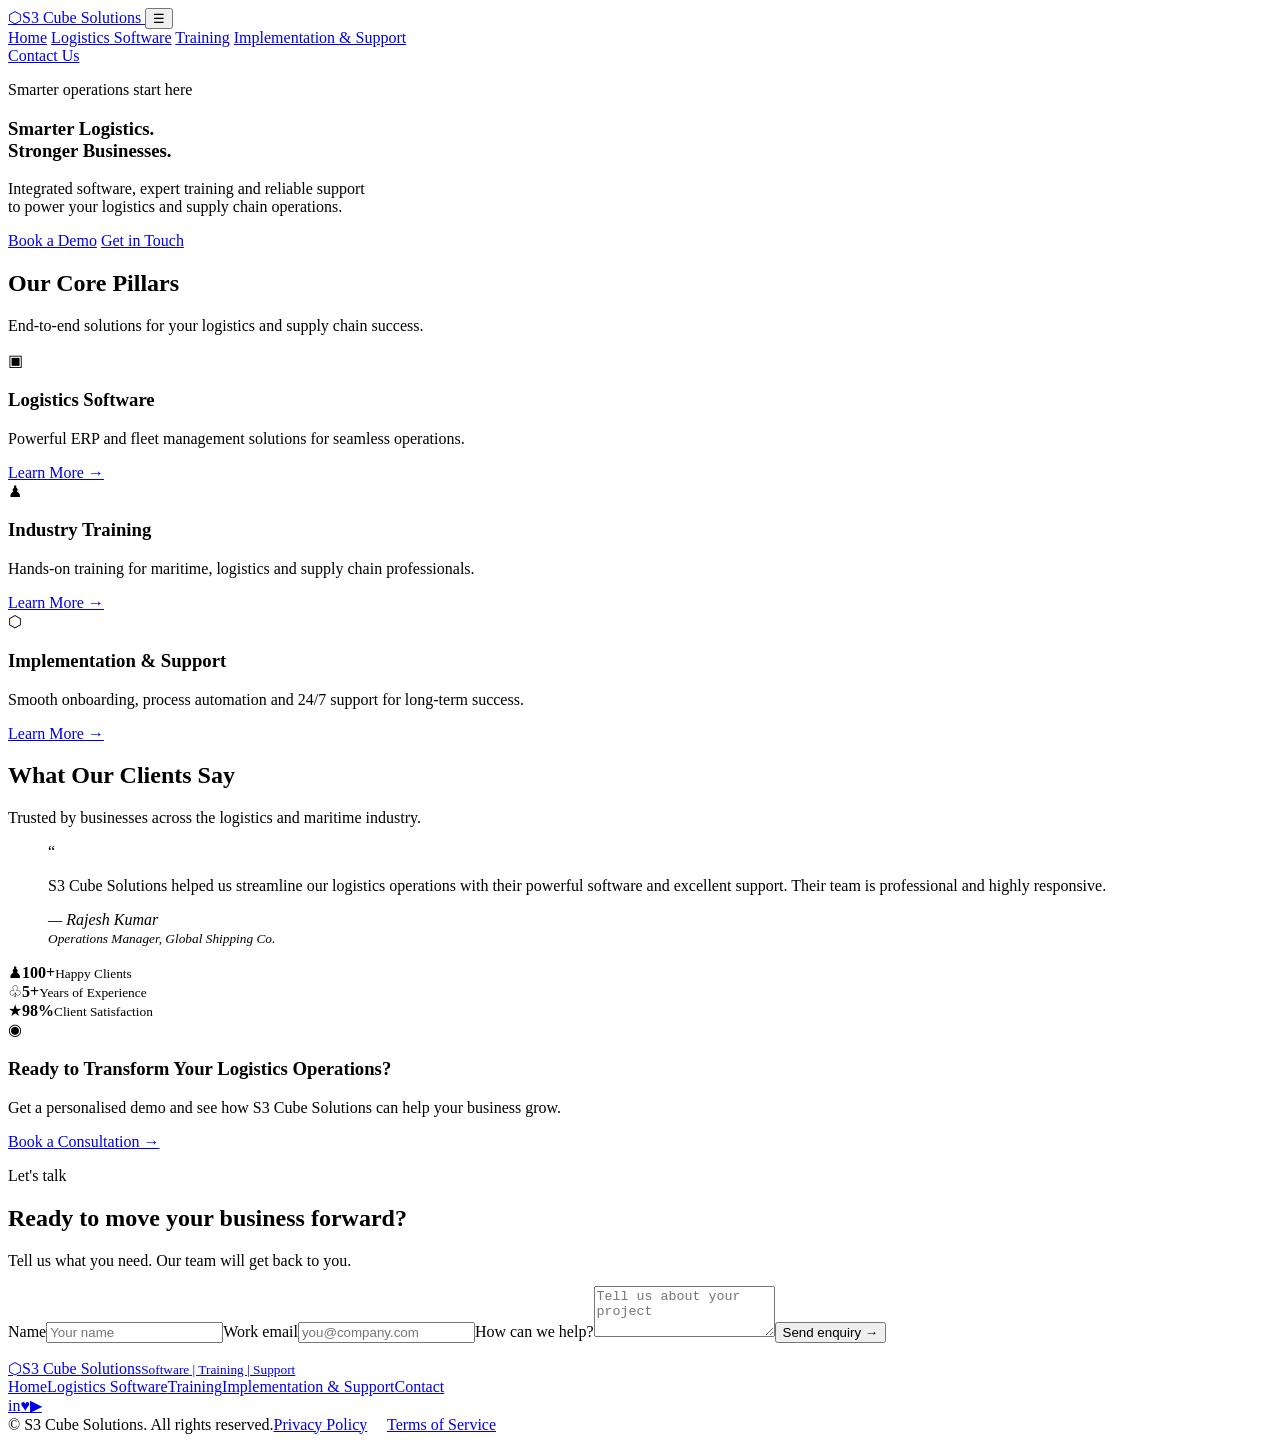
==== logistics-software.html @ 14521021 "Add files via upload" ====
<!DOCTYPE html>
<html lang="en">
<head>
  <meta charset="UTF-8" />
  <meta name="viewport" content="width=device-width, initial-scale=1.0" />
  <meta name="description" content="S3 Cube Solutions — logistics software, industry training, and implementation support." />
  <title>S3 Cube Solutions | Smarter Logistics</title>
  <link rel="stylesheet" href="css/styles.css" />
</head>
<body>
  <header class="site-header">
    <div class="container nav-wrap">
      <a class="brand" href="index.html" aria-label="S3 Cube Solutions home">
        <span class="brand-mark">⬡</span><span>S3 Cube Solutions</span>
      </a>
      <button class="menu-toggle" aria-label="Toggle navigation" aria-expanded="false">☰</button>
      <nav class="main-nav" aria-label="Main navigation">
        <a href="index.html" data-page="home">Home</a>
        <a href="logistics-software.html" data-page="logistics">Logistics Software</a>
        <a href="training.html" data-page="training">Training</a>
        <a href="support.html" data-page="support">Implementation &amp; Support</a>
      </nav>
      <a class="button button-dark nav-cta" href="#contact">Contact Us</a>
    </div>
  </header>

  <main>
    <!-- HOME PAGE -->
    <section class="page-section" id="home" data-page-section="home">
      <section class="hero hero-home">
        <div class="container hero-content">
          <p class="eyebrow">Smarter operations start here</p>
          <h1>Smarter <span>Logistics.</span><br />Stronger <span>Businesses.</span></h1>
          <p>Integrated software, expert training and reliable support<br class="desktop-only" /> to power your logistics and supply chain operations.</p>
          <div class="hero-actions">
            <a class="button button-primary" href="#contact">Book a Demo</a>
            <a class="button button-outline" href="#contact">Get in Touch</a>
          </div>
        </div>
      </section>
      <section class="section container">
        <div class="section-heading">
          <h2>Our Core Pillars</h2><p>End-to-end solutions for your logistics and supply chain success.</p>
        </div>
        <div class="feature-grid three">
          <article class="feature-card"><span class="icon-bubble">▣</span><div><h3>Logistics Software</h3><p>Powerful ERP and fleet management solutions for seamless operations.</p><a href="logistics-software.html" class="text-link">Learn More →</a></div></article>
          <article class="feature-card"><span class="icon-bubble">♟</span><div><h3>Industry Training</h3><p>Hands-on training for maritime, logistics and supply chain professionals.</p><a href="training.html" class="text-link">Learn More →</a></div></article>
          <article class="feature-card"><span class="icon-bubble">⬡</span><div><h3>Implementation &amp; Support</h3><p>Smooth onboarding, process automation and 24/7 support for long-term success.</p><a href="support.html" class="text-link">Learn More →</a></div></article>
        </div>
      </section>
      <section class="section container testimonial-section">
        <div class="section-heading"><h2>What Our Clients Say</h2><p>Trusted by businesses across the logistics and maritime industry.</p></div>
        <div class="testimonial-layout">
          <blockquote class="quote-card"><span class="quote-mark">“</span><p>S3 Cube Solutions helped us streamline our logistics operations with their powerful software and excellent support. Their team is professional and highly responsive.</p><cite>— Rajesh Kumar<br /><small>Operations Manager, Global Shipping Co.</small></cite></blockquote>
          <div class="stats-grid"><div class="stat"><span class="stat-icon">♟</span><strong>100+</strong><small>Happy Clients</small></div><div class="stat"><span class="stat-icon">♧</span><strong>5+</strong><small>Years of Experience</small></div><div class="stat"><span class="stat-icon">★</span><strong>98%</strong><small>Client Satisfaction</small></div></div>
        </div>
      </section>
      <section class="cta-band"><div class="container cta-inner"><span class="cta-icon">◉</span><div><h3>Ready to Transform Your Logistics Operations?</h3><p>Get a personalised demo and see how S3 Cube Solutions can help your business grow.</p></div><a class="button button-primary" href="#contact">Book a Consultation →</a></div></section>
    </section>

    <!-- LOGISTICS SOFTWARE PAGE -->
    <section class="page-section" id="logistics" data-page-section="logistics" hidden>
      <section class="hero hero-logistics"><div class="container hero-content"><h1>Logistics Software</h1><p>Powerful ERP and intelligent logistics solutions to manage<br class="desktop-only" /> your entire supply chain — from port to customer.</p></div></section>
      <section class="section container"><div class="section-heading"><h2>Key Features</h2><p>Everything you need to manage your logistics operations efficiently.</p></div>
        <div class="feature-grid three">
          <article class="feature-card"><span class="icon-bubble">▤</span><div><h3>ERP System</h3><p>Centralised platform to manage operations, inventory, finance and more.</p></div></article>
          <article class="feature-card"><span class="icon-bubble">⌕</span><div><h3>Shipment Tracking</h3><p>Real-time tracking and visibility across the supply chain.</p></div></article>
          <article class="feature-card"><span class="icon-bubble">▰</span><div><h3>Fleet Management</h3><p>Optimise your fleet with live tracking, route planning and performance reports.</p></div></article>
          <article class="feature-card"><span class="icon-bubble">⌂</span><div><h3>Warehouse Management</h3><p>Efficient inventory and warehouse operations management.</p></div></article>
          <article class="feature-card"><span class="icon-bubble">▥</span><div><h3>Analytics &amp; Reports</h3><p>Data-driven insights for better decisions and growth.</p></div></article>
        </div>
        <div class="split-panel logistics-panel"><div class="panel-image logistics-image" role="img" aria-label="Cargo ship and truck at a port"></div><div class="panel-copy"><h3>Built for Efficiency. Designed for Growth.</h3><p>Our logistics software helps you reduce operational costs, improve visibility and keep your business moving forward.</p><ul class="check-list"><li>Scalable and flexible</li><li>Secure and reliable</li><li>Easy to integrate with existing systems</li></ul><a class="button button-primary" href="#contact">Request a Demo →</a></div></div>
      </section>
    </section>

    <!-- TRAINING PAGE -->
    <section class="page-section" id="training" data-page-section="training" hidden>
      <section class="hero hero-training"><div class="container hero-content"><h1>Industry Training</h1><h2 class="hero-subtitle">Build skills. Gain confidence. Advance your career.</h2><p>We provide hands-on training for maritime, logistics and supply chain<br class="desktop-only" /> professionals with real-world scenarios and industry-relevant certifications.</p></div></section>
      <section class="section container"><div class="section-heading"><h2>Our Training Solutions</h2><p>Practical learning. Industry-focused. Career-ready.</p></div>
        <div class="feature-grid two">
          <article class="feature-card"><span class="icon-bubble">▤</span><div><h3>Software Training</h3><p>Learn industry-leading software tools with hands-on practice.</p></div></article>
          <article class="feature-card"><span class="icon-bubble">♟</span><div><h3>Maritime &amp; Logistics Workflows</h3><p>Understand real-world workflows and operations.</p></div></article>
          <article class="feature-card"><span class="icon-bubble">♜</span><div><h3>Certifications</h3><p>Get certified and boost your professional credibility.</p></div></article>
          <article class="feature-card"><span class="icon-bubble">▧</span><div><h3>Simulation Workshops</h3><p>Experience real scenarios with interactive simulations.</p></div></article>
        </div>
        <div class="training-banner"><div><h3>Learn Today. Lead Tomorrow.</h3><p>Our training programs are designed to bridge the skills gap and prepare you for the future of logistics and maritime industries.</p><a class="button button-primary" href="#contact">View Courses →</a></div></div>
      </section>
    </section>

    <!-- SUPPORT PAGE -->
    <section class="page-section" id="support" data-page-section="support" hidden>
      <section class="hero hero-support"><div class="container hero-content"><h1>Implementation &amp; Support</h1><h2 class="hero-subtitle">From onboarding to ongoing support — we're with you every step of the way.</h2><p>We ensure a smooth implementation, automate your processes,<br class="desktop-only" /> migrate your data and provide 24/7 support for uninterrupted operations.</p></div></section>
      <section class="section container"><div class="section-heading"><h2>Our Services</h2><p>Comprehensive support for a seamless experience.</p></div>
        <div class="feature-grid three">
          <article class="feature-card"><span class="icon-bubble">♟</span><div><h3>Onboarding</h3><p>Quick and smooth setup for your team and operations.</p></div></article>
          <article class="feature-card"><span class="icon-bubble">⚙</span><div><h3>Process Automation</h3><p>Automate workflows and improve efficiency.</p></div></article>
          <article class="feature-card"><span class="icon-bubble">▣</span><div><h3>Data Migration</h3><p>Secure and accurate migration of your existing data.</p></div></article>
          <article class="feature-card"><span class="icon-bubble">◉</span><div><h3>24/7 Support</h3><p>Round-the-clock help whenever you need it.</p></div></article>
          <article class="feature-card"><span class="icon-bubble">⬟</span><div><h3>SLA</h3><p>Guaranteed service levels for your peace of mind.</p></div></article>
        </div>
        <div class="priority-banner"><span class="cta-icon">◉</span><div><h3>Your Success Is Our Priority</h3><p>We don't just implement software — we build long-term partnerships.</p><a class="button button-primary" href="#contact">Get Support →</a></div><span class="decor-cubes">◇ ◇<br />◇ ◇</span></div>
      </section>
    </section>

    <section class="contact-section" id="contact"><div class="container contact-grid"><div><p class="eyebrow">Let's talk</p><h2>Ready to move your business forward?</h2><p>Tell us what you need. Our team will get back to you.</p></div><form id="contact-form"><label for="name">Name</label><input id="name" name="name" required placeholder="Your name" /><label for="email">Work email</label><input id="email" name="email" type="email" required placeholder="you@company.com" /><label for="message">How can we help?</label><textarea id="message" name="message" rows="3" required placeholder="Tell us about your project"></textarea><button class="button button-primary" type="submit">Send enquiry →</button><p class="form-status" aria-live="polite"></p></form></div></section>
  </main>

  <footer class="site-footer"><div class="container footer-main"><a class="brand brand-footer" href="index.html"><span class="brand-mark">⬡</span><span>S3 Cube Solutions<small>Software | Training | Support</small></span></a><nav class="footer-nav"><a href="index.html">Home</a><a href="logistics-software.html">Logistics Software</a><a href="training.html">Training</a><a href="support.html">Implementation &amp; Support</a><a href="#contact">Contact</a></nav><div class="social-links"><a href="#contact" aria-label="LinkedIn">in</a><a href="#contact" aria-label="Twitter">♥</a><a href="#contact" aria-label="YouTube">▶</a></div></div><div class="container footer-bottom"><span>© <span id="year"></span> S3 Cube Solutions. All rights reserved.</span><span><a href="#contact">Privacy Policy</a>　 <a href="#contact">Terms of Service</a></span></div></footer>
  <script src="js/script.js"></script>
</body>
</html>
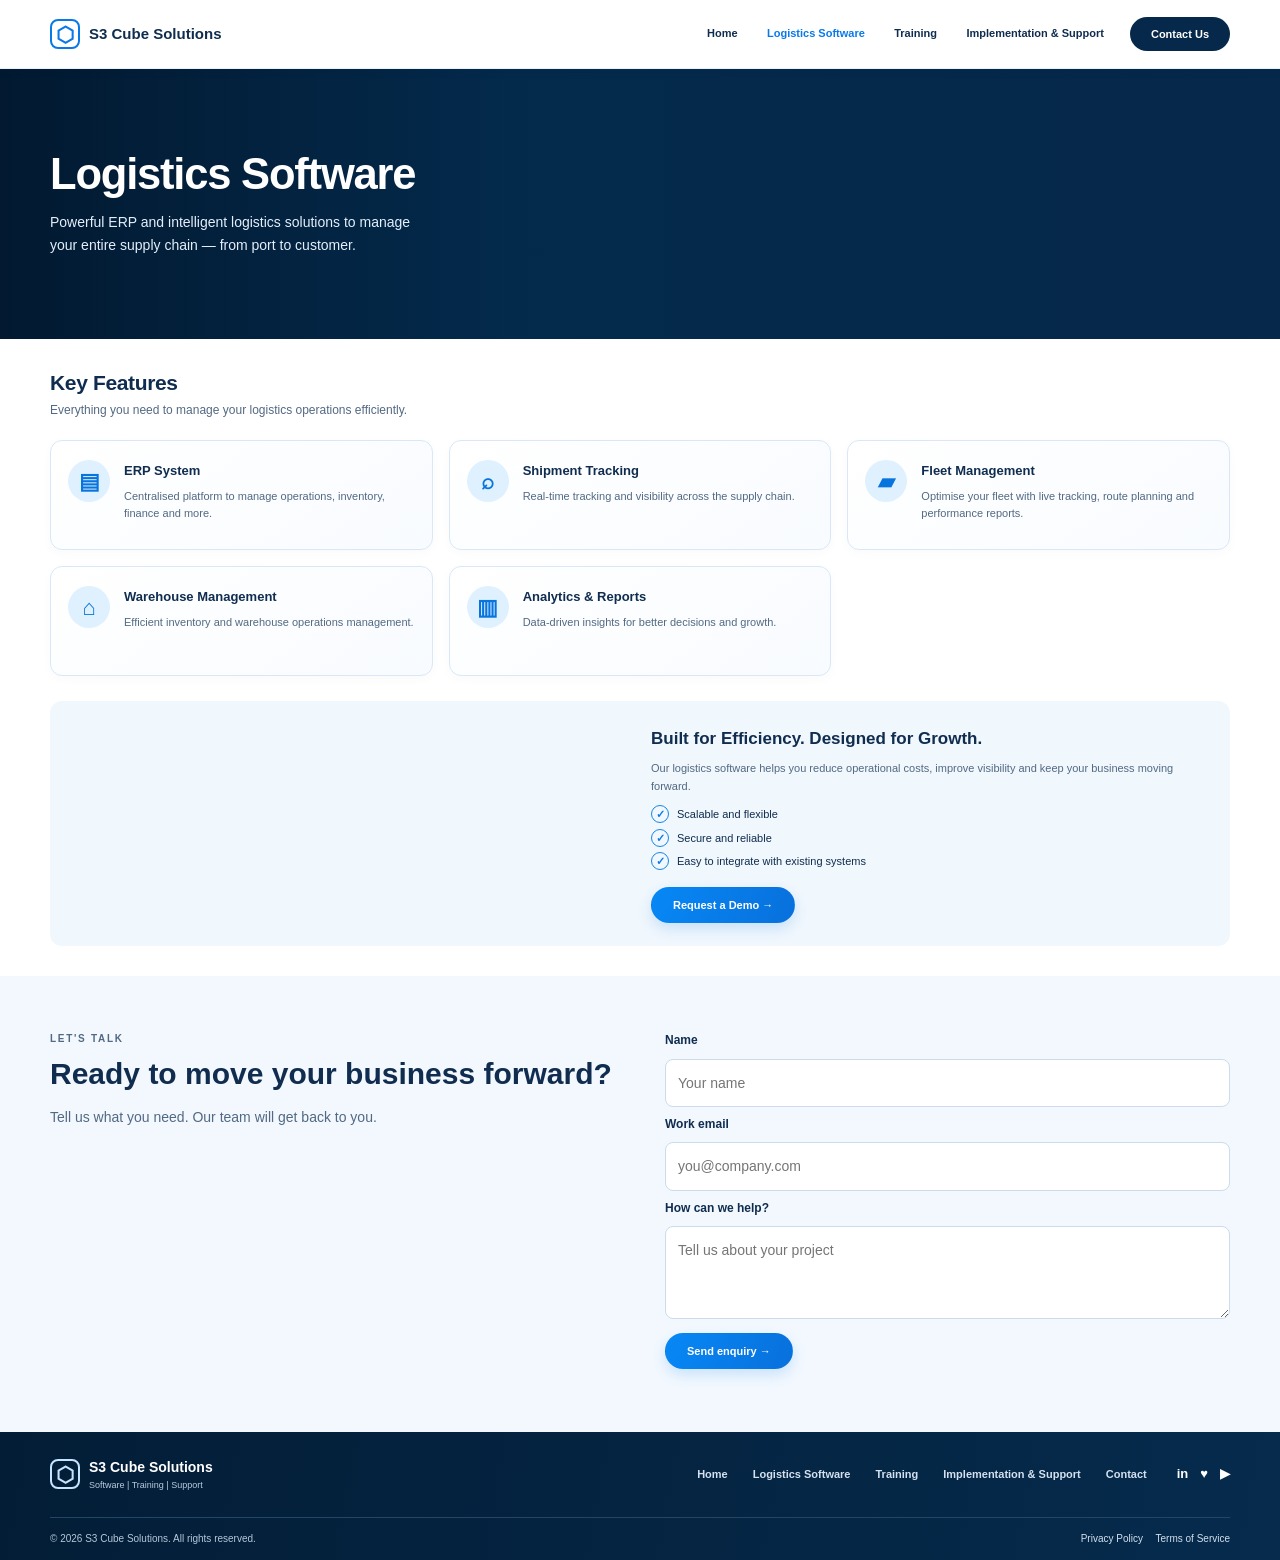
==== commit c2278cc6: "Update logistics-software.html" ====
--- a/logistics-software.html
+++ b/logistics-software.html
@@ -5,7 +5,7 @@
   <meta name="viewport" content="width=device-width, initial-scale=1.0" />
   <meta name="description" content="S3 Cube Solutions — logistics software, industry training, and implementation support." />
   <title>S3 Cube Solutions | Smarter Logistics</title>
-  <link rel="stylesheet" href="css/styles.css" />
+  <link rel="stylesheet" href="styles.css" />
 </head>
 <body>
   <header class="site-header">
@@ -106,6 +106,6 @@
   </main>
 
   <footer class="site-footer"><div class="container footer-main"><a class="brand brand-footer" href="index.html"><span class="brand-mark">⬡</span><span>S3 Cube Solutions<small>Software | Training | Support</small></span></a><nav class="footer-nav"><a href="index.html">Home</a><a href="logistics-software.html">Logistics Software</a><a href="training.html">Training</a><a href="support.html">Implementation &amp; Support</a><a href="#contact">Contact</a></nav><div class="social-links"><a href="#contact" aria-label="LinkedIn">in</a><a href="#contact" aria-label="Twitter">♥</a><a href="#contact" aria-label="YouTube">▶</a></div></div><div class="container footer-bottom"><span>© <span id="year"></span> S3 Cube Solutions. All rights reserved.</span><span><a href="#contact">Privacy Policy</a>　 <a href="#contact">Terms of Service</a></span></div></footer>
-  <script src="js/script.js"></script>
+  <script src="script.js"></script>
 </body>
 </html>
--- a/styles.css
+++ b/styles.css
@@ -0,0 +1,5 @@
+@import url('https://fonts.googleapis.com/css2?family=Inter:wght@400;500;600;700;800&display=swap');
+:root{--navy:#06284a;--navy-2:#031c35;--blue:#0879e8;--sky:#42b7f5;--ink:#102d50;--muted:#526983;--line:#d8e8f8;--pale:#f2f8fe;--white:#fff;--shadow:0 8px 24px rgba(3,37,70,.08)}
+*{box-sizing:border-box}html{scroll-behavior:smooth}body{margin:0;font-family:Inter,Arial,sans-serif;color:var(--ink);background:#fff;font-size:14px;line-height:1.6}a{color:inherit;text-decoration:none}.container{width:min(1180px,calc(100% - 48px));margin-inline:auto}.site-header{position:sticky;top:0;z-index:20;background:rgba(255,255,255,.97);border-bottom:1px solid #e8f0f8;box-shadow:0 2px 12px rgba(5,36,67,.04)}.nav-wrap{min-height:68px;display:flex;align-items:center;gap:26px}.brand{display:flex;align-items:center;gap:9px;font-weight:800;font-size:15px;white-space:nowrap}.brand-mark{display:grid;place-items:center;color:#0879e8;border:2px solid #0879e8;border-radius:8px;width:30px;height:30px;font-size:21px;line-height:1}.main-nav{display:flex;align-items:center;justify-content:center;gap:clamp(12px,2.3vw,32px);margin-left:auto}.main-nav a,.footer-nav a{font-size:11px;font-weight:600;transition:color .2s}.main-nav a:hover,.main-nav a.active,.footer-nav a:hover{color:var(--blue)}.button{display:inline-flex;align-items:center;justify-content:center;gap:8px;border-radius:999px;padding:11px 21px;font:700 11px Inter,Arial,sans-serif;border:1px solid transparent;cursor:pointer;transition:transform .2s,background .2s}.button:hover{transform:translateY(-2px)}.button-primary{background:linear-gradient(110deg,#0788f5,#0870dc);color:#fff;box-shadow:0 6px 14px #0879e82a}.button-dark{background:var(--navy);color:#fff;padding:10px 20px}.button-outline{border-color:#fff;color:#fff;background:transparent}.menu-toggle{display:none;border:0;background:none;font-size:24px;color:var(--navy);margin-left:auto}.hero{position:relative;isolation:isolate;overflow:hidden;background-color:var(--navy);background-size:cover;background-position:center;min-height:280px;display:flex;align-items:center;color:#fff}.hero:before{content:"";position:absolute;inset:0;z-index:-1;background:linear-gradient(90deg,rgba(2,25,48,.97) 0%,rgba(3,42,76,.88) 40%,rgba(3,42,76,.05) 100%)}.hero-home{min-height:365px;background-image:url('https://images.unsplash.com/photo-1578575437130-527eepb9c8a5?auto=format&fit=crop&w=1800&q=85')}.hero-logistics{min-height:270px;background-image:url('https://images.unsplash.com/photo-1494412519320-aa613dfb7738?auto=format&fit=crop&w=1800&q=85')}.hero-training{min-height:265px;background-image:url('https://images.unsplash.com/photo-1521737711867-e3b97375f902?auto=format&fit=crop&w=1800&q=85')}.hero-support{min-height:265px;background-image:url('https://images.unsplash.com/photo-1551836022-d5d88e9218df?auto=format&fit=crop&w=1800&q=85')}.hero-content{padding-block:45px}.eyebrow{text-transform:uppercase;letter-spacing:1.7px;font-size:10px;font-weight:800;color:#80d0ff;margin:0 0 9px}.hero .eyebrow{display:none}.hero h1{font-size:clamp(30px,3.4vw,48px);line-height:1.12;letter-spacing:-1.2px;margin:0 0 12px;font-weight:800}.hero-home h1 span{color:#4abaff}.hero p{max-width:570px;margin:0;color:#e4effb;font-size:14px;line-height:1.7}.hero-actions{display:flex;gap:12px;margin-top:24px}.hero-subtitle{font-size:19px;line-height:1.4;margin:0 0 9px;font-weight:600}.hero-subtitle+h1{margin-bottom:8px}.section{padding-block:30px}.section-heading{margin-bottom:20px}.section-heading h2{font-size:21px;line-height:1.3;margin:0 0 5px;letter-spacing:-.35px}.section-heading p{font-size:12px;color:var(--muted);margin:0}.feature-grid{display:grid;gap:16px}.feature-grid.three{grid-template-columns:repeat(3,minmax(0,1fr))}.feature-grid.two{grid-template-columns:repeat(2,minmax(0,1fr))}.feature-card{display:flex;align-items:flex-start;gap:14px;min-height:110px;padding:19px 17px;border:1px solid var(--line);border-radius:12px;background:linear-gradient(145deg,#fff,#f8fbff);box-shadow:0 3px 12px rgba(3,45,86,.025);transition:transform .2s,box-shadow .2s}.feature-card:hover{transform:translateY(-3px);box-shadow:var(--shadow)}.icon-bubble{flex:0 0 42px;height:42px;display:grid;place-items:center;background:#dff0ff;color:#0875df;border-radius:50%;font-size:22px;font-weight:800}.feature-card h3{font-size:13px;margin:2px 0 7px;line-height:1.4}.feature-card p{font-size:11px;line-height:1.6;color:var(--muted);margin:0}.text-link{display:inline-block;margin-top:9px;color:#0875df;font-size:11px;font-weight:700}.testimonial-section{padding-top:6px;padding-bottom:35px}.testimonial-layout{display:grid;grid-template-columns:minmax(280px,1fr) 1.4fr;gap:25px;align-items:center}.quote-card{margin:0;background:var(--pale);border-radius:12px;padding:20px 24px;border:1px solid #e4effb}.quote-mark{font-size:40px;line-height:.8;color:#40b8fa;font-weight:800}.quote-card p{font-size:12px;color:#294764;margin:4px 0 13px}.quote-card cite{font-style:normal;font-size:11px;font-weight:700}.quote-card small{font-weight:400;color:var(--muted)}.stats-grid{display:grid;grid-template-columns:repeat(3,1fr)}.stat{display:grid;grid-template-columns:35px 1fr;column-gap:9px;align-items:center;padding:8px 14px;border-right:1px solid #e1ebf5}.stat:last-child{border-right:0}.stat-icon{grid-row:span 2;display:grid;place-items:center;width:34px;height:34px;border-radius:50%;background:#eaf5ff;color:#0879e8;font-size:19px}.stat strong{font-size:18px;line-height:1.3}.stat small{font-size:10px;color:var(--muted)}.cta-band{background:linear-gradient(105deg,#07518b,#06325d);color:#fff;padding:24px 0}.cta-inner{display:flex;align-items:center;gap:20px}.cta-icon{display:grid;place-items:center;flex:0 0 48px;width:48px;height:48px;border:1px solid #64bdf8;border-radius:14px;color:#65c4ff;font-size:26px}.cta-inner div{flex:1}.cta-inner h3,.panel-copy h3,.training-banner h3,.priority-banner h3{font-size:16px;line-height:1.35;margin:0 0 4px}.cta-inner p,.panel-copy p,.training-banner p,.priority-banner p{font-size:11px;color:#d9eafa;margin:0}.cta-inner .button{white-space:nowrap}.logistics-panel{display:grid;grid-template-columns:1fr 1fr;gap:22px;margin-top:25px;padding:0;background:#f0f7fd;border-radius:12px;overflow:hidden}.panel-image{min-height:245px;background-size:cover;background-position:center}.logistics-image{background-image:url('https://images.unsplash.com/photo-1577003620778-1e6a9b7e8e9d?auto=format&fit=crop&w=1000&q=80')}.panel-copy{padding:25px 20px 22px 0;align-self:center}.panel-copy h3{font-size:17px}.panel-copy p{color:var(--muted);margin:9px 0}.check-list{list-style:none;padding:0;margin:10px 0 16px;font-size:11px}.check-list li{margin:5px 0}.check-list li:before{content:"✓";display:inline-grid;place-items:center;width:16px;height:16px;border:1px solid #1685ec;border-radius:50%;color:#0879e8;margin-right:8px;font-weight:800}.training-banner{margin-top:22px;min-height:160px;border-radius:12px;overflow:hidden;background:linear-gradient(90deg,rgba(2,32,58,.98),rgba(2,43,76,.75),rgba(2,43,76,.08)),url('https://images.unsplash.com/photo-1578575437130-527eepb9c8a5?auto=format&fit=crop&w=1400&q=80') center/cover;display:flex;align-items:center;padding:25px 30px;color:#fff}.training-banner>div{max-width:460px}.training-banner p{margin:7px 0 14px}.priority-banner{display:flex;align-items:center;gap:18px;margin-top:20px;padding:20px 24px;border-radius:12px;background:linear-gradient(100deg,#edf6ff,#f6fbff);position:relative;overflow:hidden}.priority-banner .cta-icon{color:#0879e8;border-color:#b8ddff}.priority-banner h3{color:var(--ink)}.priority-banner p{color:var(--muted);margin-bottom:10px}.decor-cubes{margin-left:auto;color:#a4d6ff;font-size:35px;line-height:1.1;letter-spacing:8px}.contact-section{background:#f2f8fe;padding:55px 0}.contact-grid{display:grid;grid-template-columns:1fr 1fr;gap:50px;align-items:start}.contact-grid h2{font-size:30px;line-height:1.2;margin:0 0 12px}.contact-grid p{color:var(--muted)}form{display:grid;gap:8px}form label{font-size:12px;font-weight:700}input,textarea{width:100%;border:1px solid #cbdced;border-radius:8px;padding:12px;font:inherit;background:#fff;color:var(--ink)}textarea{resize:vertical}form .button{justify-self:start;margin-top:6px}.form-status{font-size:12px;margin:0}.site-footer{background:linear-gradient(100deg,#031d36,#062b4d);color:#fff}.footer-main{display:flex;align-items:center;gap:30px;padding:24px 0;border-bottom:1px solid #244664}.brand-footer{font-size:14px}.brand-footer .brand-mark{border-color:#c4e5ff;color:#c4e5ff}.brand-footer small{display:block;font-size:9px;color:#b8cce0;font-weight:400}.footer-nav{display:flex;align-items:center;justify-content:center;gap:clamp(10px,2vw,25px);margin-left:auto}.footer-nav a{color:#d4e1ef}.social-links{display:flex;gap:12px}.social-links a{font-weight:800;font-size:13px}.footer-bottom{display:flex;justify-content:space-between;gap:20px;padding:13px 0;color:#b6c8db;font-size:10px}.footer-bottom a{color:#d2e0ed}.page-section[hidden]{display:none!important}
+@media(max-width:850px){.nav-wrap{gap:14px}.main-nav{gap:12px}.main-nav a{font-size:10px}.brand{font-size:13px}.nav-cta{padding:9px 13px}.hero-home{min-height:330px}.feature-card{padding:15px 13px;gap:10px}.icon-bubble{flex-basis:36px;height:36px;font-size:19px}.testimonial-layout{grid-template-columns:1fr}.stats-grid{padding:10px 0}.footer-main{flex-wrap:wrap}.footer-nav{order:3;width:100%;margin:0;justify-content:flex-start}.social-links{margin-left:auto}}
+@media(max-width:620px){.container{width:min(100% - 32px,520px)}.nav-wrap{min-height:62px;flex-wrap:wrap;gap:10px}.menu-toggle{display:block}.nav-cta{margin-left:0;padding:8px 12px;font-size:10px}.main-nav{display:none;order:4;flex-direction:column;align-items:stretch;width:100%;padding:8px 0 16px;gap:0}.main-nav.open{display:flex}.main-nav a{font-size:13px;padding:10px 4px;border-top:1px solid #edf2f8}.hero{min-height:270px}.hero-home{min-height:350px;background-position:58% center}.hero-logistics,.hero-training,.hero-support{min-height:260px;background-position:60% center}.hero:before{background:linear-gradient(90deg,rgba(2,25,48,.96),rgba(3,42,76,.78) 72%,rgba(3,42,76,.35))}.hero-content{padding-block:35px}.hero h1{font-size:32px}.hero p{font-size:12px}.desktop-only{display:none}.hero-subtitle{font-size:16px}.section{padding-block:25px}.section-heading h2{font-size:19px}.feature-grid.three,.feature-grid.two{grid-template-columns:1fr}.feature-card{min-height:unset;padding:17px}.testimonial-layout{gap:12px}.stats-grid{grid-template-columns:1fr;gap:4px}.stat{border-right:0;border-bottom:1px solid #e1ebf5;padding:10px 0}.stat:last-child{border-bottom:0}.cta-inner{align-items:flex-start;flex-wrap:wrap}.cta-inner .cta-icon{width:40px;height:40px;flex-basis:40px}.cta-inner div{flex:1 1 calc(100% - 60px)}.cta-inner .button{margin-left:58px}.logistics-panel{grid-template-columns:1fr;gap:0}.panel-image{min-height:190px}.panel-copy{padding:20px}.training-banner{min-height:190px;padding:22px;background-position:60% center}.priority-banner{align-items:flex-start;padding:18px;gap:12px}.priority-banner .cta-icon{flex-basis:38px;width:38px;height:38px}.decor-cubes{display:none}.contact-section{padding:38px 0}.contact-grid{grid-template-columns:1fr;gap:22px}.contact-grid h2{font-size:25px}.footer-main{gap:18px}.footer-nav{display:grid;grid-template-columns:1fr 1fr;gap:12px}.social-links{margin-left:auto}.footer-bottom{flex-direction:column;gap:7px}.quote-card{padding:18px}.button{padding:10px 17px}}
